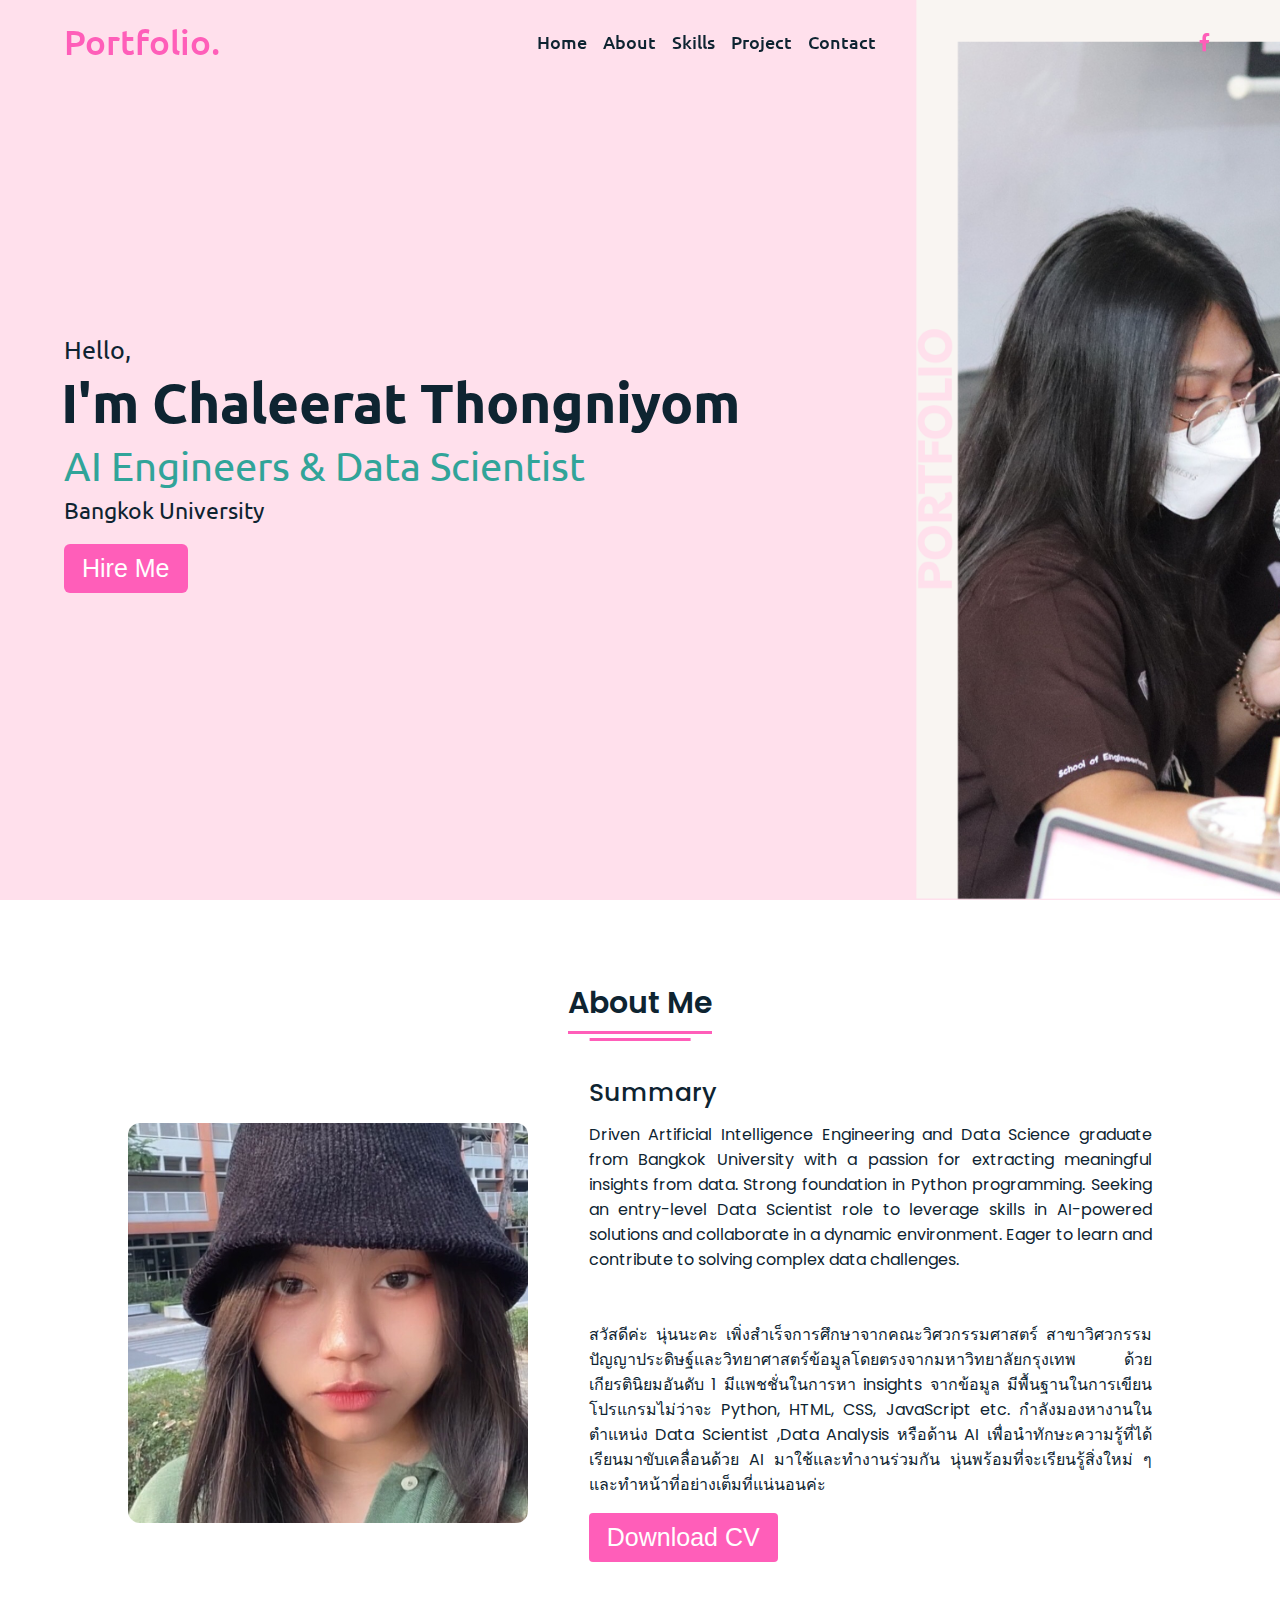
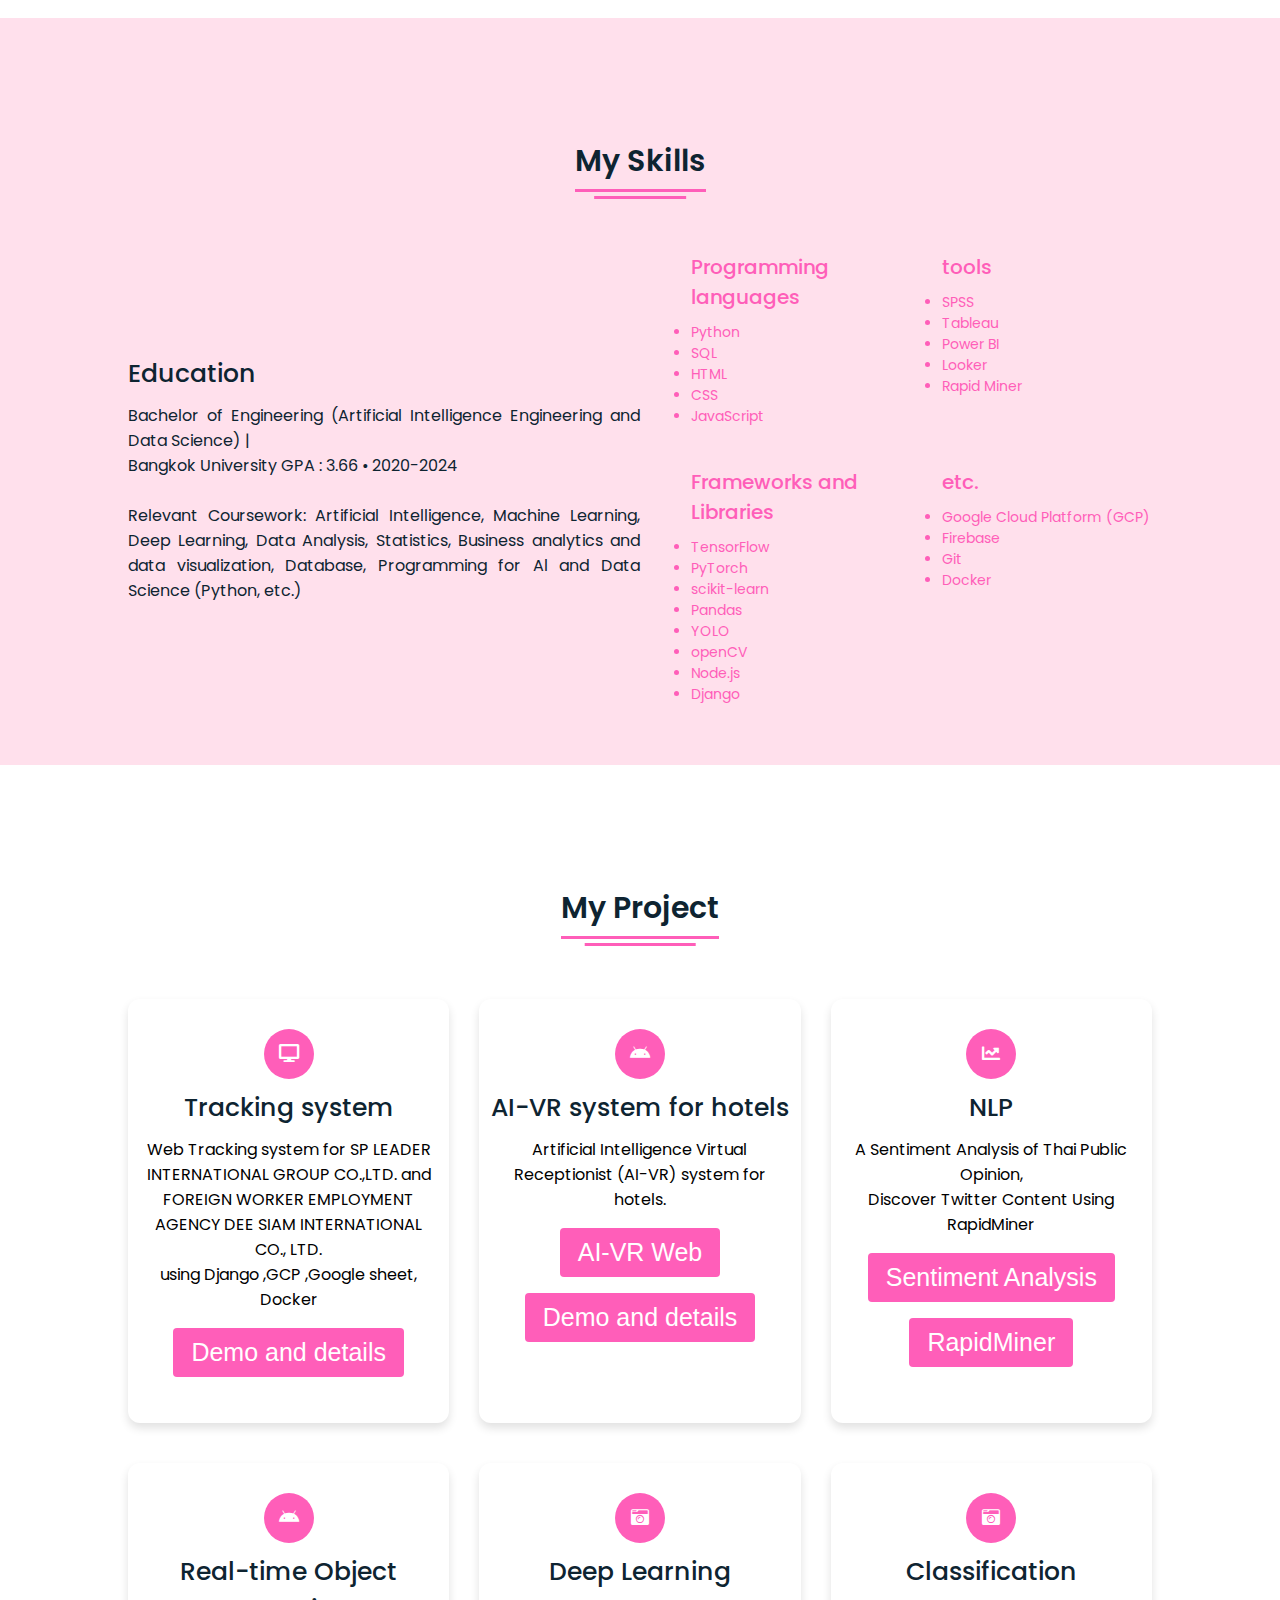
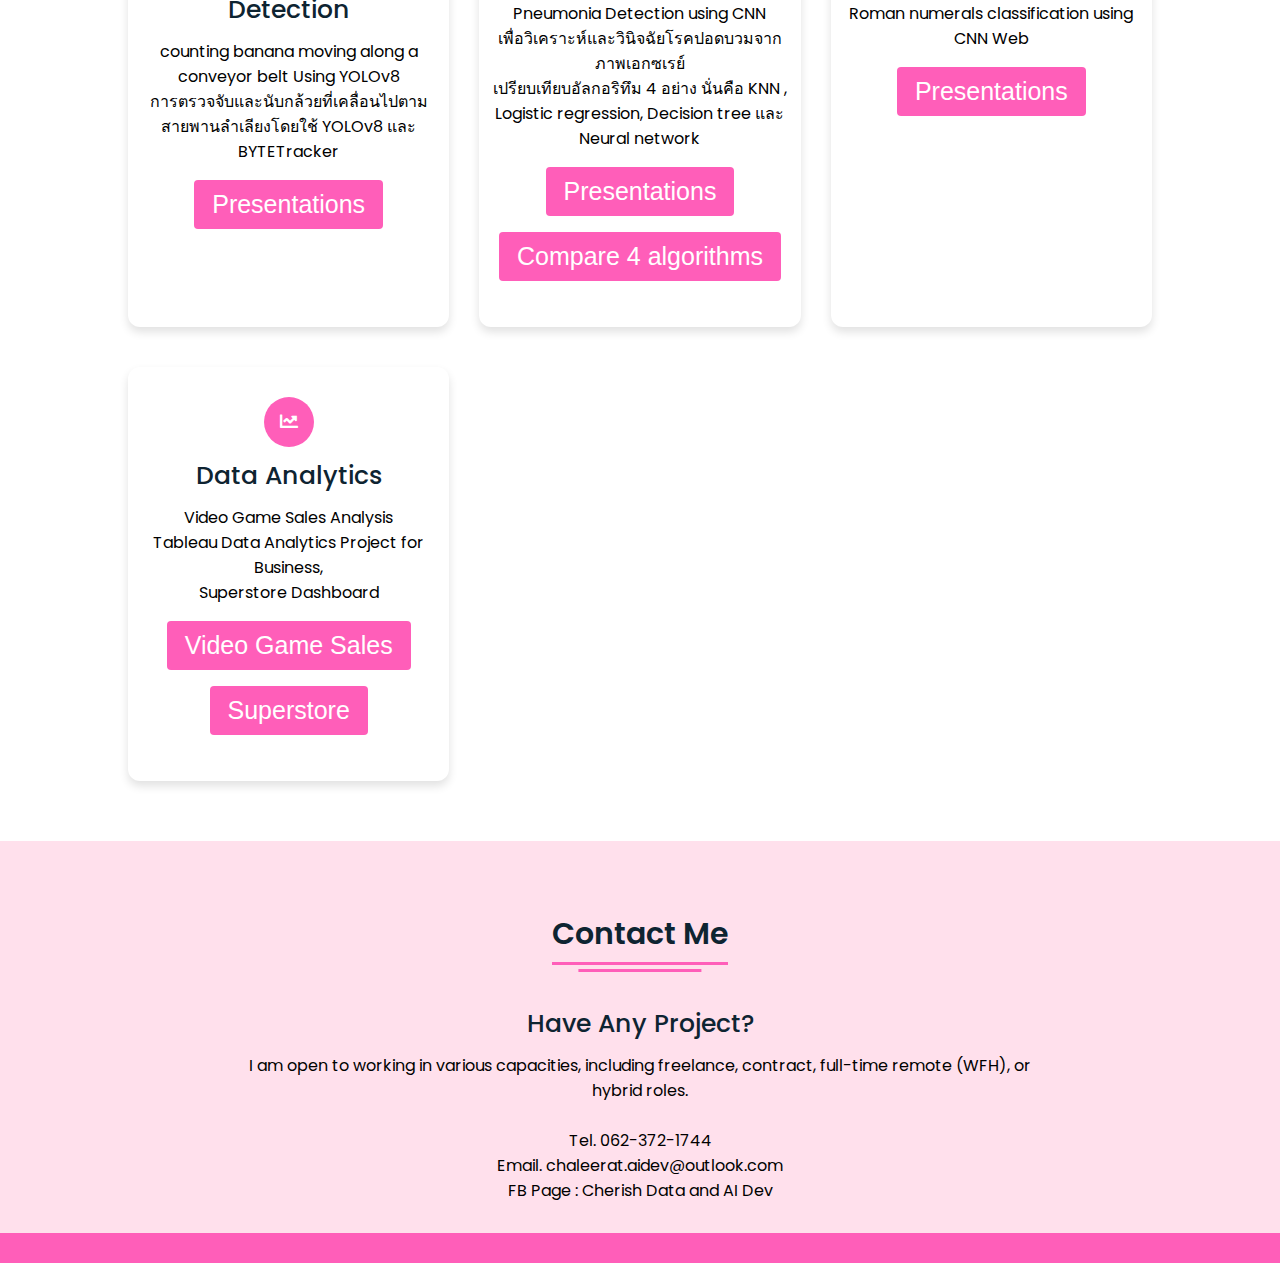
==== index.html @ 02120f73 "Rename home.html to index.html" ====
<!DOCTYPE html>
<!-- Website - www.codingnepalweb.com -->
<html lang="en" dir="ltr">
  <head>
    <meta charset="UTF-8" />

    <meta name="viewport" content="width=device-width, initial-scale=1.0">
    <link rel="stylesheet" href="home.css">
    <title>Chaleerat| Portfolio </title>
    <link rel="icon" href="img/Logo.png">

    <!-- Fontawesome CDN Link -->
    <link rel="stylesheet" href="https://cdnjs.cloudflare.com/ajax/libs/font-awesome/5.15.2/css/all.min.css" />
    <meta name="viewport" content="width=device-width, initial-scale=1.0" />
  </head>
  <body>
    <!-- Move to up button -->
    <div class="scroll-button">
      <a href="#home"><i class="fas fa-arrow-up"></i></a>
    </div>
    <!-- navgaition menu -->
    <nav>
      <div class="navbar">
        <div class="logo"><a href="#">Portfolio.</a></div>
        <ul class="menu">
          <li><a href="#home">Home</a></li>
          <li><a href="#about">About</a></li>
          <li><a href="#skills">Skills</a></li>
          <li><a href="#services">Project</a></li>
          <li><a href="#contact">Contact</a></li>
          <div class="cancel-btn">
            <i class="fas fa-times"></i>
          </div>
        </ul>
        <div class="media-icons">
          <a href="https://www.facebook.com/profile.php?id=100066674507353"><i class="fab fa-facebook-f"></i></a>
        </div>
      </div>
      <div class="menu-btn">
        <i class="fas fa-bars"></i>
      </div>
    </nav>

    <!-- Home Section Start -->
    <section class="home" id="home">
      <div class="home-content">
        <div class="text">
          <div class="text-one">Hello,</div>
          <div class="text-two">I'm Chaleerat Thongniyom</div>
          <div class="text-three">AI Engineers & Data Scientist</div>
          <div class="text-four">Bangkok University</div>
        </div>
        <div class="button">
          <a href="https://www.facebook.com/profile.php?id=100066674507353">
          <button>Hire Me</button>
          </a>
        </div>
      </div>
    </section>

    <!-- About Section Start -->
    <section class="about" id="about">
      <div class="content">
        <div class="title"><span>About Me</span></div>
        <div class="about-details">
          <div class="left">
            <img src="img/pfp.jpg" alt="">
          </div>
          <div class="right">
            <div class="topic">Summary</div>
            <p>
                Driven Artificial Intelligence Engineering and Data Science graduate from Bangkok University with a passion for extracting meaningful insights from data. 
                Strong foundation in Python programming. Seeking an entry-level Data Scientist role to leverage skills in AI-powered solutions 
                and collaborate in a dynamic environment. Eager to learn and contribute to solving complex data challenges.
            </p><br/><br/>
            <p>
              สวัสดีค่ะ นุ่นนะคะ เพิ่งสำเร็จการศึกษาจากคณะวิศวกรรมศาสตร์ สาขาวิศวกรรมปัญญาประดิษฐ์และวิทยาศาสตร์ข้อมูลโดยตรงจากมหาวิทยาลัยกรุงเทพ ด้วยเกียรตินิยมอันดับ 1 
              มีแพชชั่นในการหา insights จากข้อมูล มีพื้นฐานในการเขียนโปรแกรมไม่ว่าจะ Python, HTML, CSS, JavaScript etc.
              กำลังมองหางานในตำแหน่ง Data Scientist ,Data Analysis หรือด้าน AI เพื่อนำทักษะความรู้ที่ได้เรียนมาขับเคลื่อนด้วย AI 
              มาใช้และทำงานร่วมกัน นุ่นพร้อมที่จะเรียนรู้สิ่งใหม่ ๆ และทำหน้าที่อย่างเต็มที่แน่นอนค่ะ
            </p>
            <div class="button">
                <a href="files/Chaleerat_resume.pdf" download>
                <button>Download CV</button>
                </a>
            </div>
          </div>
        </div>
      </div>
    </section>

    <!-- My Skill Section Start -->
    <!-- Section Tag and Other Div will same where we need to put same CSS -->
    <section class="skills" id="skills">
      <div class="content">
        <div class="title"><span>My Skills</span></div>
        <div class="skills-details">
          <div class="text">
            <div class="topic">Education</div>
            <p>Bachelor of Engineering (Artificial Intelligence Engineering and Data Science) |<br />
            Bangkok University GPA : 3.66 • 2020-2024<br /><br />
            Relevant Coursework: Artificial Intelligence, Machine Learning, Deep Learning, Data Analysis, Statistics, Business analytics and data visualization, Database, Programming for Al and Data Science (Python, etc.)</p>
          </div>
          <div class="boxes">
            <div class="box">
                <div class="topic">Programming languages</div>
                <ul class="per">
                    <li>Python</li>
                    <li>SQL</li>
                    <li>HTML</li>
                    <li>CSS</li>
                    <li>JavaScript</li>
                  </ul>
              </div>
            <div class="box">
              <div class="topic">tools </div>
              <ul class="per">
                <li>SPSS</li>
                <li>Tableau</li>
                <li>Power BI</li>
                <li>Looker</li>
                <li>Rapid Miner</li>
              </ul>
            </div>
            <div class="box">
                <div class="topic">Frameworks and Libraries</div>
                <ul class="per">
                  <li>TensorFlow</li>
                  <li>PyTorch</li>
                  <li>scikit-learn</li>
                  <li>Pandas</li>
                  <li>YOLO</li>
                  <li>openCV</li>
                  <li>Node.js</li>
                  <li>Django</li>
                </ul>
              </div>
              <div class="box">
                <div class="topic">etc.</div>
                <ul class="per">
                  <li>Google Cloud Platform (GCP)</li>
                  <li>Firebase</li>
                  <li>Git</li>
                  <li>Docker</li>
                </ul>
              </div>
          </div>
        </div>
      </div>
    </section>

    <!-- My Services Section Start -->
    <section class="services" id="services">
      <div class="content">
        <div class="title"><span>My Project</span></div>
        <div class="boxes">
          <div class="box">
            <div class="icon">
              <i class="fas fa-desktop"></i>
            </div>
            <div class="topic">Tracking system</div>
            <p>Web Tracking system  for  SP LEADER INTERNATIONAL GROUP CO.,LTD. and  FOREIGN WORKER EMPLOYMENT 
                AGENCY DEE SIAM INTERNATIONAL CO., LTD. <br/>
            using Django ,GCP ,Google sheet, Docker </p>
            <div class="button">
                <a href="https://www.canva.com/design/DAGGQm1M16A/tCvvHd9Z4SMC5OwPJOKOMQ/view?utm_content=DAGGQm1M16A&utm_campaign=designshare&utm_medium=link&utm_source=editor" >
                <button>Demo and details</button>
                </a>
            </div>
          </div>
          <div class="box">
            <div class="icon">
              <i class="fab fa-android"></i>
            </div>
            <div class="topic">AI-VR system for hotels</div>
            <p>Artificial Intelligence Virtual Receptionist (AI-VR) system for hotels.</p>
            <div class="button">
                <a href="https://chat-client-qfkmebpkjq-as.a.run.app/" >
                <button>AI-VR Web</button>
                </a>
            </div>
            <div class="button">
                <a href="https://www.canva.com/design/DAGGQdXiweY/TK4nVpVDVAQIFe4a5uvmfA/view?utm_content=DAGGQdXiweY&utm_campaign=designshare&utm_medium=link&utm_source=editor" >
                <button>Demo and details</button>
                </a>
            </div>
          </div>
          <div class="box">
            <div class="icon">
              <i class="fas fa-chart-line"></i>
            </div>
            <div class="topic">NLP</div>
            <p>A Sentiment Analysis of Thai Public Opinion,<br/>
              Discover Twitter Content Using RapidMiner<br/>
            </p>
            <div class="button">
              <a href="https://www.canva.com/design/DAGGfVGTQ0g/yGHnH2Pl2qyi1pztloauQA/view?utm_content=DAGGfVGTQ0g&utm_campaign=designshare&utm_medium=link&utm_source=editor" >
              <button>Sentiment Analysis</button>
              </a>
          </div>
          <div class="button">
            <a href="https://www.canva.com/design/DAGGfTTtLxg/0oxU1vKiefYFoiI9X3KRDg/view?utm_content=DAGGfTTtLxg&utm_campaign=designshare&utm_medium=link&utm_source=editor" >
            <button>RapidMiner</button>
            </a>
        </div>
          </div>
          <div class="box">
            <div class="icon">
              <i class="fab fa-android"></i>
            </div>
            <div class="topic">Real-time Object Detection</div>
            <p>counting banana moving along a conveyor belt Using YOLOv8<br/>
              การตรวจจับและนับกล้วยที่เคลื่อนไปตามสายพานลำเลียงโดยใช้ YOLOv8 และ BYTETracker 
            </p>
            <div class="button">
              <a href="https://www.canva.com/design/DAGGfSqsFxc/HNYi9vnAM8TM9wDrHO59Dw/view?utm_content=DAGGfSqsFxc&utm_campaign=designshare&utm_medium=link&utm_source=editor" >
              <button>Presentations</button>
              </a>
            </div>
          </div>
          <div class="box">
            <div class="icon">
              <i class="fas fa-camera-retro"></i>
            </div>
            <div class="topic">Deep Learning</div>
            <p>Pneumonia Detection using CNN<br/>
              เพื่อวิเคราะห์และวินิจฉัยโรคปอดบวมจากภาพเอกซเรย์<br/>
              เปรียบเทียบอัลกอริทึม 4 อย่าง 
              นั่นคือ KNN , Logistic regression, Decision tree และ Neural network</p>
            <div class="button">
              <a href="https://www.canva.com/design/DAGGfdGRs7w/YNscKgmBJIty2qK1vvHyJQ/view?utm_content=DAGGfdGRs7w&utm_campaign=designshare&utm_medium=link&utm_source=editor" >
              <button>Presentations</button>
              </a>
            </div>
            <div class="button">
              <a href="https://www.canva.com/design/DAGGfca0Mho/CZmSR6_k73IMwkB6eDfLqw/view?utm_content=DAGGfca0Mho&utm_campaign=designshare&utm_medium=link&utm_source=editor" >
              <button>Compare 4 algorithms</button>
              </a>
            </div>
          </div>
          <div class="box">
            <div class="icon">
              <i class="fas fa-camera-retro"></i>
            </div>
            <div class="topic">Classification</div>
            <p>Roman numerals classification using CNN Web<br/></p>
            <div class="button">
              <a href="https://www.canva.com/design/DAGGfdYmmxU/7RQYwtxpMmBQEGkEvbohEA/view?utm_content=DAGGfdYmmxU&utm_campaign=designshare&utm_medium=link&utm_source=editor" >
              <button>Presentations</button>
              </a>
            </div>
          </div>
          <div class="box">
            <div class="icon">
              <i class="fas fa-chart-line"></i>
            </div>
            <div class="topic">Data Analytics</div>
            <p>Video Game Sales Analysis <br/>
              Tableau Data Analytics Project for Business,<br/>
              Superstore Dashboard
            </p>
            <div class="button">
              <a href="https://www.canva.com/design/DAGGfcFWQXA/gnRNpCYYopsct04uPivIlw/view?utm_content=DAGGfcFWQXA&utm_campaign=designshare&utm_medium=link&utm_source=editor" >
              <button>Video Game Sales</button>
              </a>
          </div>
          <div class="button">
            <a href="https://www.canva.com/design/DAGGfZA_xD4/Q6KLTJU6Qg8AnPd_AHynsA/view?utm_content=DAGGfZA_xD4&utm_campaign=designshare&utm_medium=link&utm_source=editor" >
            <button>Superstore</button>
            </a>
        </div>
          </div>
        </div>
      </div>
    </section>

    <!-- Contact Me section Start -->
    <section class="contact" id="contact">
      <div class="content">
        <div class="title"><span>Contact Me</span></div>
        <div class="text">
          <div class="topic">Have Any Project?</div>
          <p>I am open to working in various capacities, including freelance, contract, full-time remote (WFH), or hybrid roles.<br/><br/></p>
          <p>Tel. 062-372-1744</p>
          <p>Email. chaleerat.aidev@outlook.com</p>
          <p>FB Page : Cherish Data and AI Dev</p>
        </div>
      </div>
    </section>

    <!-- Footer Section Start -->
    <footer>
      <div class="text">
      </div>
    </footer>

    <script src="script/script.js"></script>
  </body>
</html>
---- home.css ----
/* Google Font CDN Link */
@import url('https://fonts.googleapis.com/css2?family=Poppins:wght@400;500;600;700&family=Ubuntu:wght@400;500;700&display=swap');
*{
  margin: 0;
  padding: 0;
  box-sizing: border-box;
  text-decoration: none;
  scroll-behavior: smooth;
}

/* Custom Scroll Bar CSS */
::-webkit-scrollbar {
    width: 10px;
}
::-webkit-scrollbar-track {
    background: #f1f1f1;
}
::-webkit-scrollbar-thumb {
    background: #FF5EB9;
    border-radius: 12px;
    transition: all 0.3s ease;
}

::-webkit-scrollbar-thumb:hover {
    background: #FF5EB9;
}
/* navbar styling */
nav{
  position: fixed;
  width: 100%;
  padding: 20px 0;
  z-index: 998;
  transition: all 0.3s ease;
  font-family: 'Ubuntu', sans-serif;
}
nav.sticky{
  background: #FF5EB9;
  padding: 13px 0;
}
nav .navbar{
  width: 90%;
  display: flex;
  justify-content: space-between;
  align-items: center;
  margin: auto;
}
nav .navbar .logo a{
  font-weight: 500;
  font-size: 35px;
  color: #FF5EB9;
}
nav.sticky .navbar .logo a{
  color: #fff;
}
nav .navbar .menu{
  display: flex;
  position: relative;
}
nav .navbar .menu li{
  list-style: none;
  margin: 0 8px;
}
.navbar .menu a{
  font-size: 18px;
  font-weight: 500;
  color: #0E2431;
  padding: 6px 0;
  transition: all 0.4s ease;
}
.navbar .menu a:hover{
  color: #FF5EB9;
}
nav.sticky .menu a{
  color: #FFF;
}
nav.sticky .menu a:hover{
  color: #0E2431;
}
.navbar .media-icons a{
  color: #FF5EB9;
  font-size: 18px;
  margin: 0 6px;
}
nav.sticky .media-icons a{
  color: #FFF;
}

/* Side Navigation Menu Button CSS */
nav .menu-btn,
.navbar .menu .cancel-btn{
  position: absolute;
  color: #fff;
  right: 30px;
  top: 20px;
  font-size: 20px;
  cursor: pointer;
  transition: all 0.3s ease;
  display: none;
}
nav .menu-btn{
  color: #FF5EB9;
}
nav.sticky .menu-btn{
  color: #FFF;
}
.navbar .menu .menu-btn{
  color: #fff;
}

/* home section styling */
.home{
  height: 100vh;
  width: 100%;
  background: url('img/cover.png') no-repeat;
  background-size: cover;
  background-position: center;
  background-attachment: fixed;
  font-family: 'Ubuntu', sans-serif;
}
.home .home-content{
  width: 90%;
  height: 100%;
  margin: auto;
  display: flex;
  flex-direction: column;
  justify-content: center;
}
.home .text-one{
  font-size: 25px;
  color: #0E2431;
}
.home .text-two{
  color: #0E2431;
  font-size: 55px;
  font-weight: 600;
  margin-left: -3px;
}
.home .text-three{
  font-size: 40px;
  margin: 5px 0;
  color: #31A499;
}
.home .text-four{
  font-size: 23px;
  margin: 5px 0;
  color: #0E2431;
}
.home .button{
  margin: 14px 0;
}
.home .button button{
  outline: none;
  padding: 8px 16px;
  border-radius: 6px;
  font-size: 25px;
  font-weight: 400;
  background: #FF5EB9;
  color: #fff;
  cursor: pointer;
  border: 2px solid transparent;
  transition: all 0.4s ease;
}
.home .button button:hover{
  border-color: #FF5EB9;
  background-color: #fff;
  color: #FF5EB9;
}

/* About Section Styling */
/* Those Elements Where We Have Apply Same CSS,
 I'm Selecting Directly 'Section Tag' and 'Class'  */
section{
  padding-top: 40px;
}
section .content{
  width: 80%;
  margin: 40px auto;
  font-family: 'Poppins', sans-serif;
}
.about .about-details{
  display: flex;
  justify-content: space-between;
  align-items: center;
}
section .title{
  display: flex;
  justify-content: center;
  margin-bottom: 40px;
}
section .title span{
  color: #0E2431;
  font-size: 30px;
  font-weight: 600;
  position: relative;
  padding-bottom: 8px;
}
section .title span::before,
section .title span::after{
  content: '';
  position: absolute;
  height: 3px;
  width: 100%;
  background: #FF5EB9;
  left: 0;
  bottom: 0;
}
section .title span::after{
  bottom: -7px;
  width: 70%;
  left: 50%;
  transform: translateX(-50%);
}
.about .about-details .left{
  width: 45%;
}
.about .left img{
  height: 400px;
  width: 400px;
  object-fit: cover;
  border-radius: 12px;
}
.about-details .right{
  width: 55%;
}
section  .topic{
  color: #0E2431;
  font-size: 25px;
  font-weight: 500;
  margin-bottom: 10px;
}
.about-details .right p{
  text-align: justify;
  color: #0E2431;
}
section .button{
  margin: 16px 0;
}
section .button button{
  outline: none;
  padding: 8px 16px;
  border-radius: 4px;
  font-size: 25px;
  font-weight: 400;
  background: #FF5EB9;
  color: #fff;
  border: 2px solid transparent;
  cursor: pointer;
  transition: all 0.4s ease;
}
section .button button:hover{
  border-color: #FF5EB9;
  background-color: #fff;
  color: #FF5EB9;
}

 /* My Skills CSS */
 .skills{
   background: #FFE0EC;
 }
 .skills .content{
   padding: 40px 0;
 }
 .skills .skills-details{
   display: flex;
   justify-content: space-between;
   align-items: center;
 }
 .skills-details .text{
   width: 50%;
 }
 .skills-details p{
   color: #0E2431;
   text-align: justify;
 }
.skills .skills-details .experience{
  display: flex;
  align-items: center;
  margin: 0 10px;
}
.skills-details .experience .num{
  color: #0E2431;
  font-size: 80px;
}
.skills-details .experience .exp{
  color: #0E2431;
  margin-left: 20px;
  font-size: 18px;
  font-weight: 500;
  margin: 0 6px;
}
.skills-details .boxes{
  width: 45%;
  display: flex;
  flex-wrap: wrap;
  justify-content: space-between;
}
.skills-details .box{
  width: calc(100% / 2 - 20px);
  margin: 20px 0;
}
.skills-details .boxes .topic{
  font-size: 20px;
  color: #FF5EB9;
}
.skills-details .boxes .per{
  font-size: 14px;
  color: #FF5EB9;
}

/* My Services CSS */
.services .boxes{
  display: flex;
  flex-wrap: wrap;
  justify-content: space-between;
}
.services .boxes .box{
  margin: 20px 0;
  width: calc(100% / 3 - 20px);
  text-align: center;
  border-radius: 12px;
  padding: 30px 10px;
  box-shadow: 0 5px 10px rgba(0, 0, 0, 0.12);
  cursor: default;
  transition: all 0.4s ease;
}
.services .boxes .box:hover{
  background: #FF5EB9;
  color: #fff;
}
.services .boxes .box .icon{
  height: 50px;
  width: 50px;
  background: #FF5EB9;
  border-radius: 50%;
  text-align: center;
  line-height: 50px;
  font-size: 18px;
  color: #fff;
  margin: 0 auto 10px auto;
  transition: all 0.4s ease;
}
.boxes .box:hover .icon{
  background-color: #fff;
  color: #FF5EB9;
}
.services .boxes .box:hover .topic,
.services .boxes .box:hover p{
  color: #0E2431;
  transition: all 0.4s ease;
}
.services .boxes .box:hover .topic,
.services .boxes .box:hover p{
  color: #fff;
}
/* Contact Me CSS */
.contact{
  background: #FFE0EC;
}
.contact .content{
  margin: 0 auto;
  padding: 30px 0;
}
.contact .text{
  width: 80%;
  text-align: center;
  margin: auto;
}

/* Footer CSS */
footer{
  background: #FF5EB9;
  padding: 15px 0;
  text-align: center;
  font-family: 'Poppins', sans-serif;
}
footer .text span{
  font-size: 17px;
  font-weight: 400;
  color: #fff;
}
footer .text span a{
  font-weight: 500;
  color: #FFF;
}
footer .text span a:hover{
  text-decoration: underline;
}
/* Scroll TO Top Button CSS */
.scroll-button a{
  position: fixed;
  bottom: 20px;
  right: 20px;
  color: #fff;
  background: #FF5EB9;
  padding: 7px 12px;;
  font-size: 18px;
  border-radius: 6px;
  box-shadow: rgba(0, 0, 0, 0.15);
  display: none;
}

/* Responsive Media Query */
@media (max-width: 1190px) {
  section .content{
    width: 85%;
  }
}
@media (max-width: 1000px) {
  .about .about-details{
    justify-content: center;
    flex-direction: column;
  }
  .about .about-details .left{
    display: flex;
    justify-content: center;
    width: 100%;
  }
  .about-details .right{
    width: 90%;
    margin: 40px 0;
  }
  .services .boxes .box{
    margin: 20px 0;
    width: calc(100% / 2 - 20px);
  }

}
@media (max-width: 900px) {
  .about .left img{
    height: 350px;
    width: 350px;
  }
  .about-details .right p{
    text-align: left;
  }
  .skills-details p{
    text-align: left;
  }
}

@media (max-width: 750px) {
  nav .navbar{
    width: 90%;
  }
  nav .navbar .menu{
    position: fixed;
    left: -100%;
    top: 0;
    background: #0E2431;
    height: 100vh;
    max-width: 400px;
    width: 100%;
    padding-top: 60px;
    flex-direction: column;
    align-items: center;
    transition: all 0.5s ease;
  }
  .navbar.active .menu{
    left: 0;
  }
  nav .navbar .menu a{
    font-size: 23px;
    display: block;
    color: #fff;
    margin: 10px 0;
  }
  nav.sticky .menu a:hover{
    color: #FF5EB9;
  }
  nav .navbar .media-icons{
    display: none;
  }
  nav .menu-btn,
  .navbar .menu .cancel-btn{
    display: block;
  }
  .home .text-two{
    font-size: 45px;
  }
  .home .text-three{
    font-size: 35px;
  }
  .skills .skills-details{
    align-items: center;
    justify-content: center;
    flex-direction: column;
  }
  .skills-details .text{
    width: 100%;
    margin-bottom: 50px;
  }
  .skills-details .boxes{
    justify-content: center;
    align-items: center;
    width: 100%;
  }
  .services .boxes .box{
    margin: 20px 0;
    width: 100%;
  }
  .contact .text{
    width: 100%;
}
  .about-details .right p{
    text-align: left;
  } 
  .skills-details p{
    text-align: left;
  }
}

@media (max-width: 500px){
  .home .text-two{
    font-size: 35px;
  }
  .home .text-three{
    font-size: 33px;
  }
  .skills-details .boxes .per{
    font-size: 14px;
    color: #FF5EB9;
  }
  .about-details .right p{
    text-align: left;
  }
  .skills-details p{
    text-align: left;
  }
}
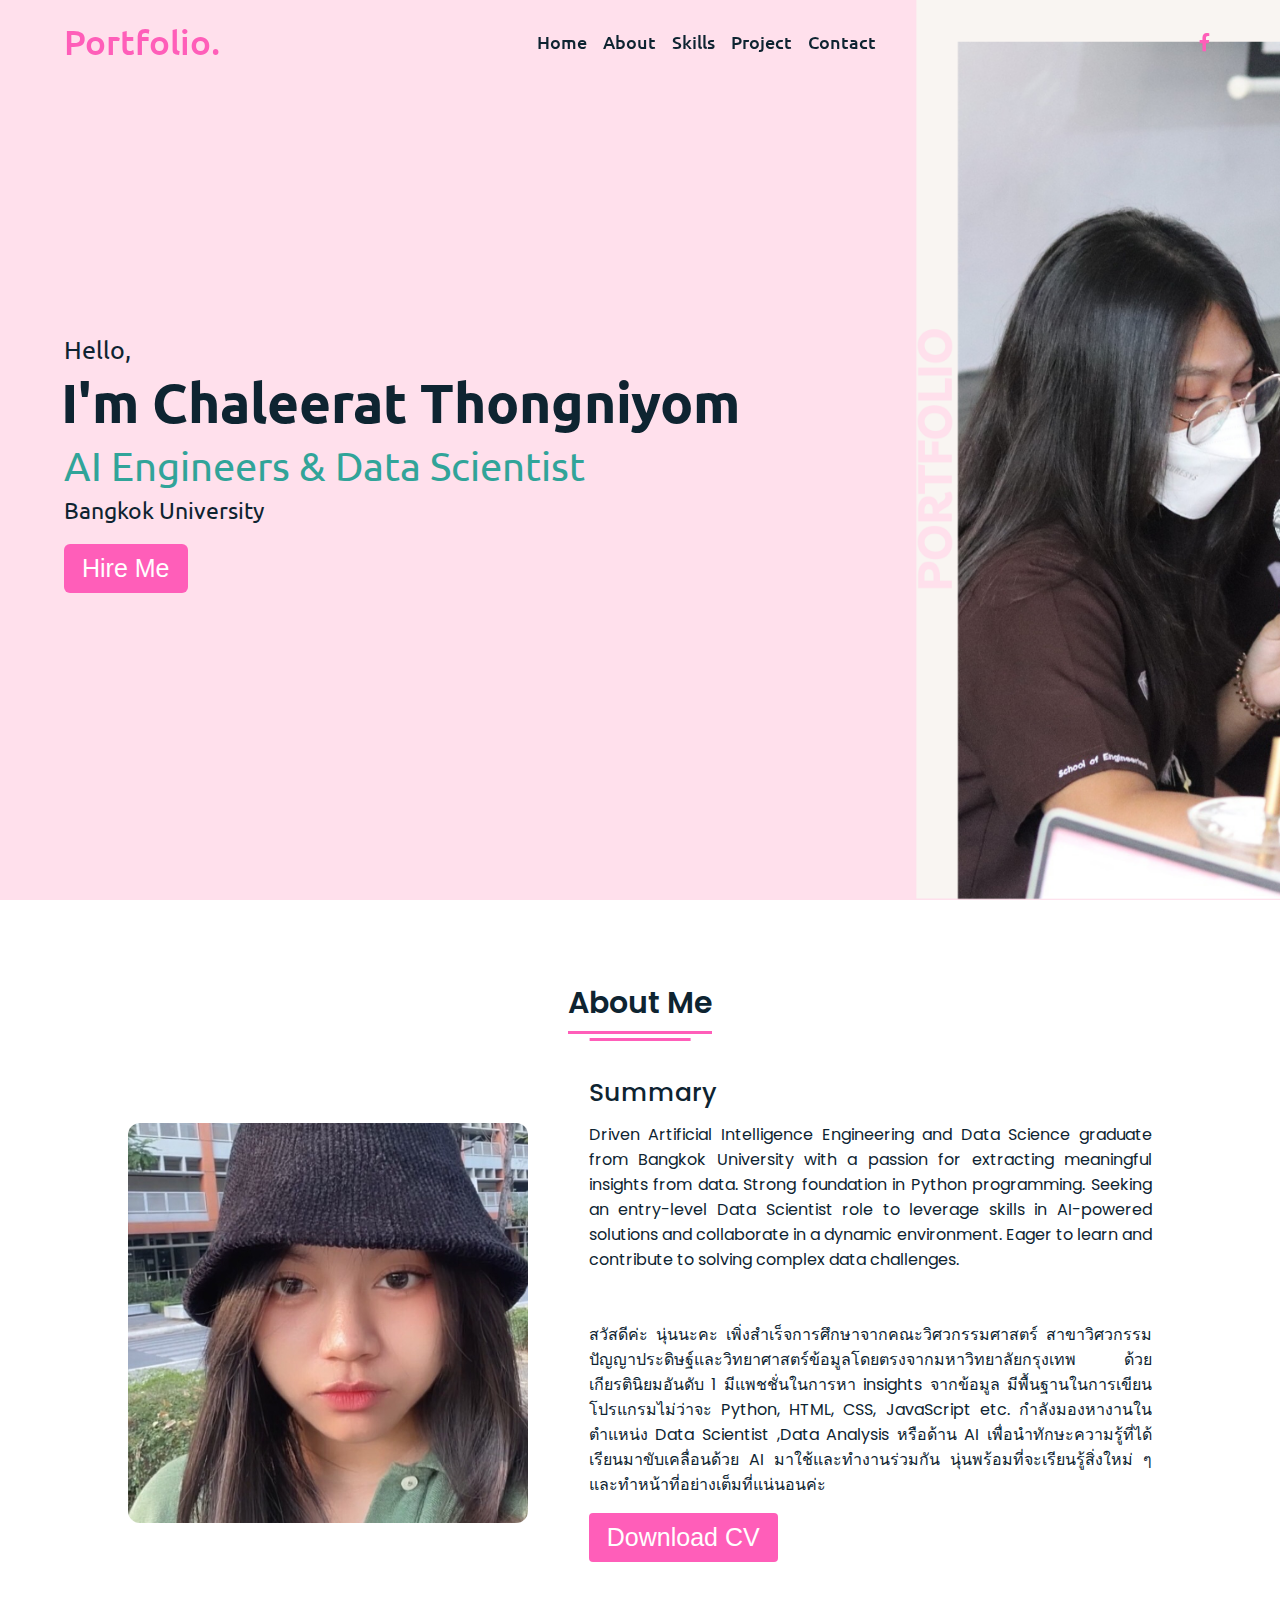
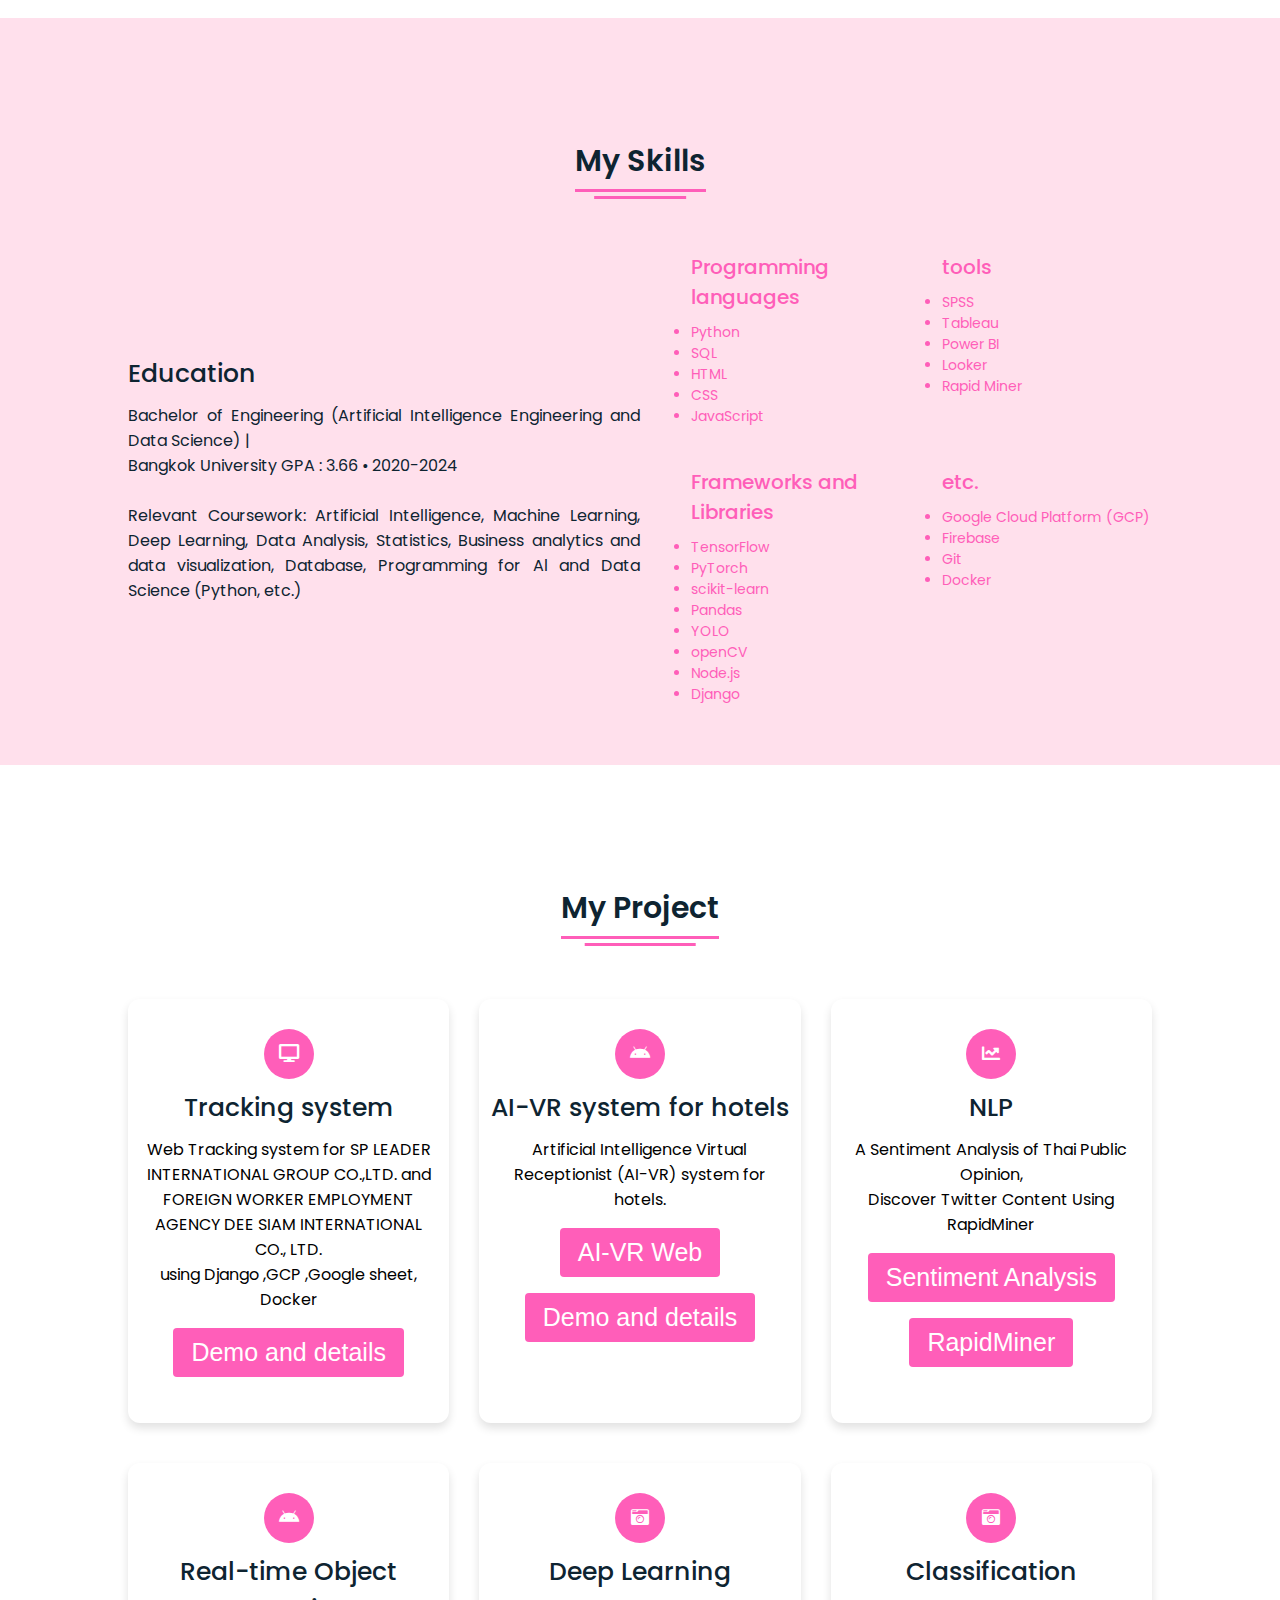
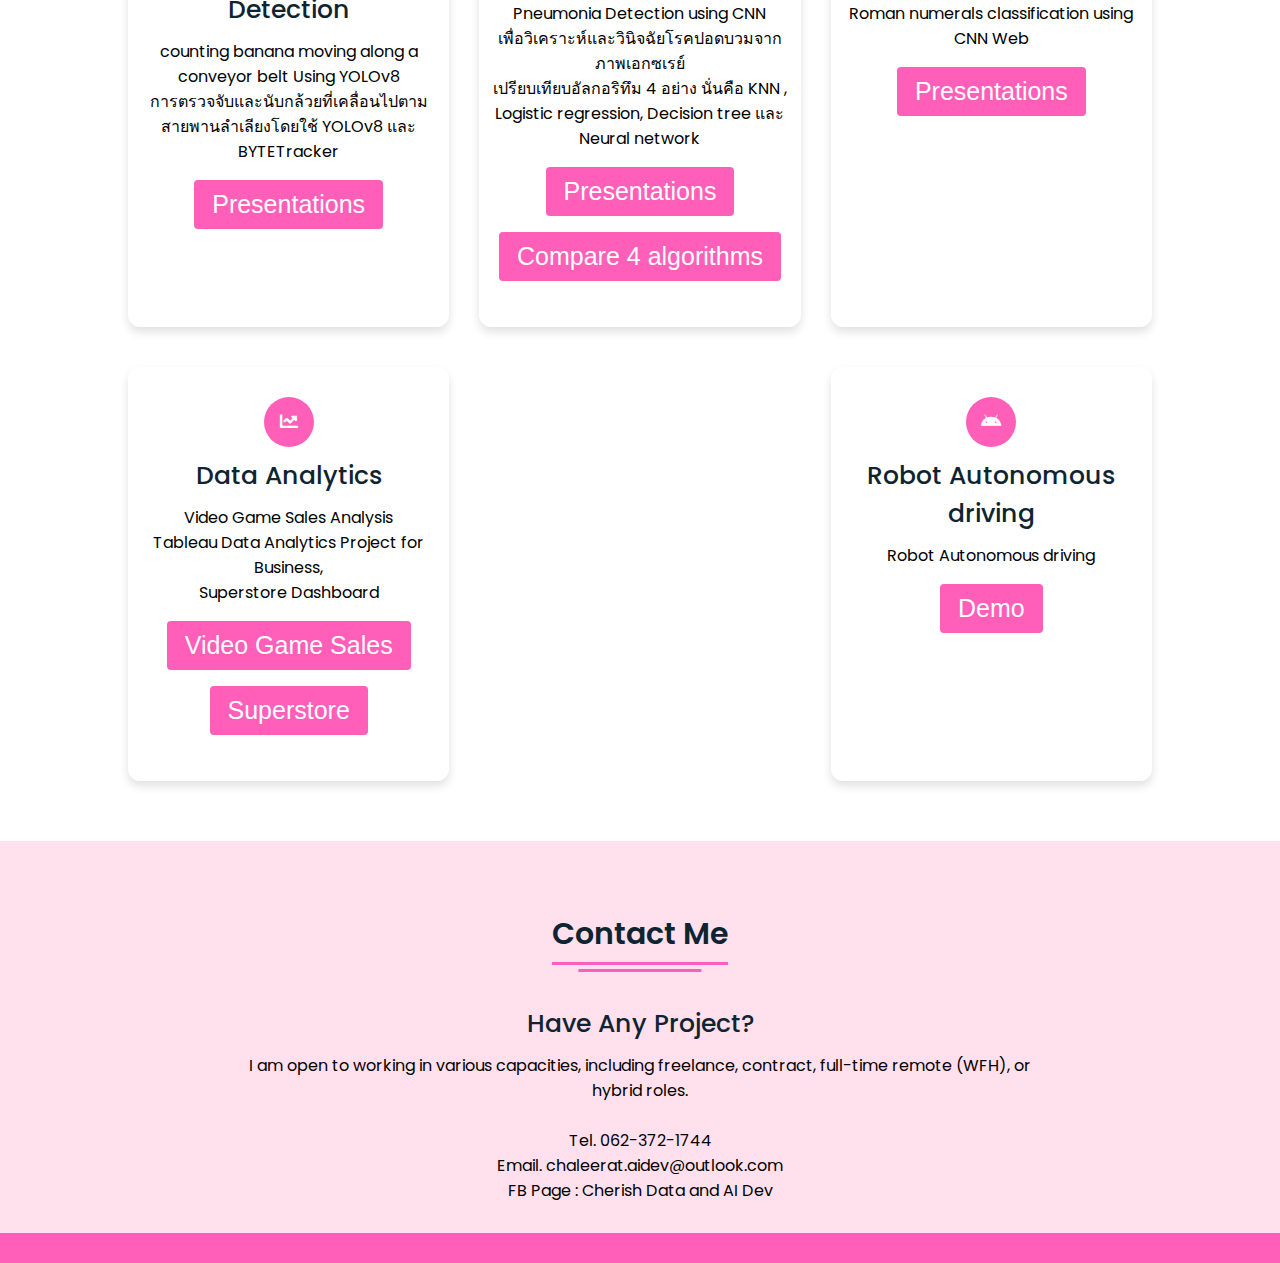
==== commit f985b463: "Update Robot in index.html" ====
--- a/index.html
+++ b/index.html
@@ -270,6 +270,18 @@
             </a>
         </div>
           </div>
+          <div class="box">
+            <div class="icon">
+              <i class="fab fa-android"></i>
+            </div>
+            <div class="topic">Robot Autonomous driving</div>
+            <p>Robot  Autonomous driving<br/></p>
+            <div class="button">
+              <a href="https://www.canva.com/design/DAGH5Jl45cU/6RGXyxIrSjya-8lsWbYYrw/view?utm_content=DAGH5Jl45cU&utm_campaign=designshare&utm_medium=link&utm_source=editor" >
+              <button>Demo</button>
+              </a>
+            </div>
+          </div>
         </div>
       </div>
     </section>
